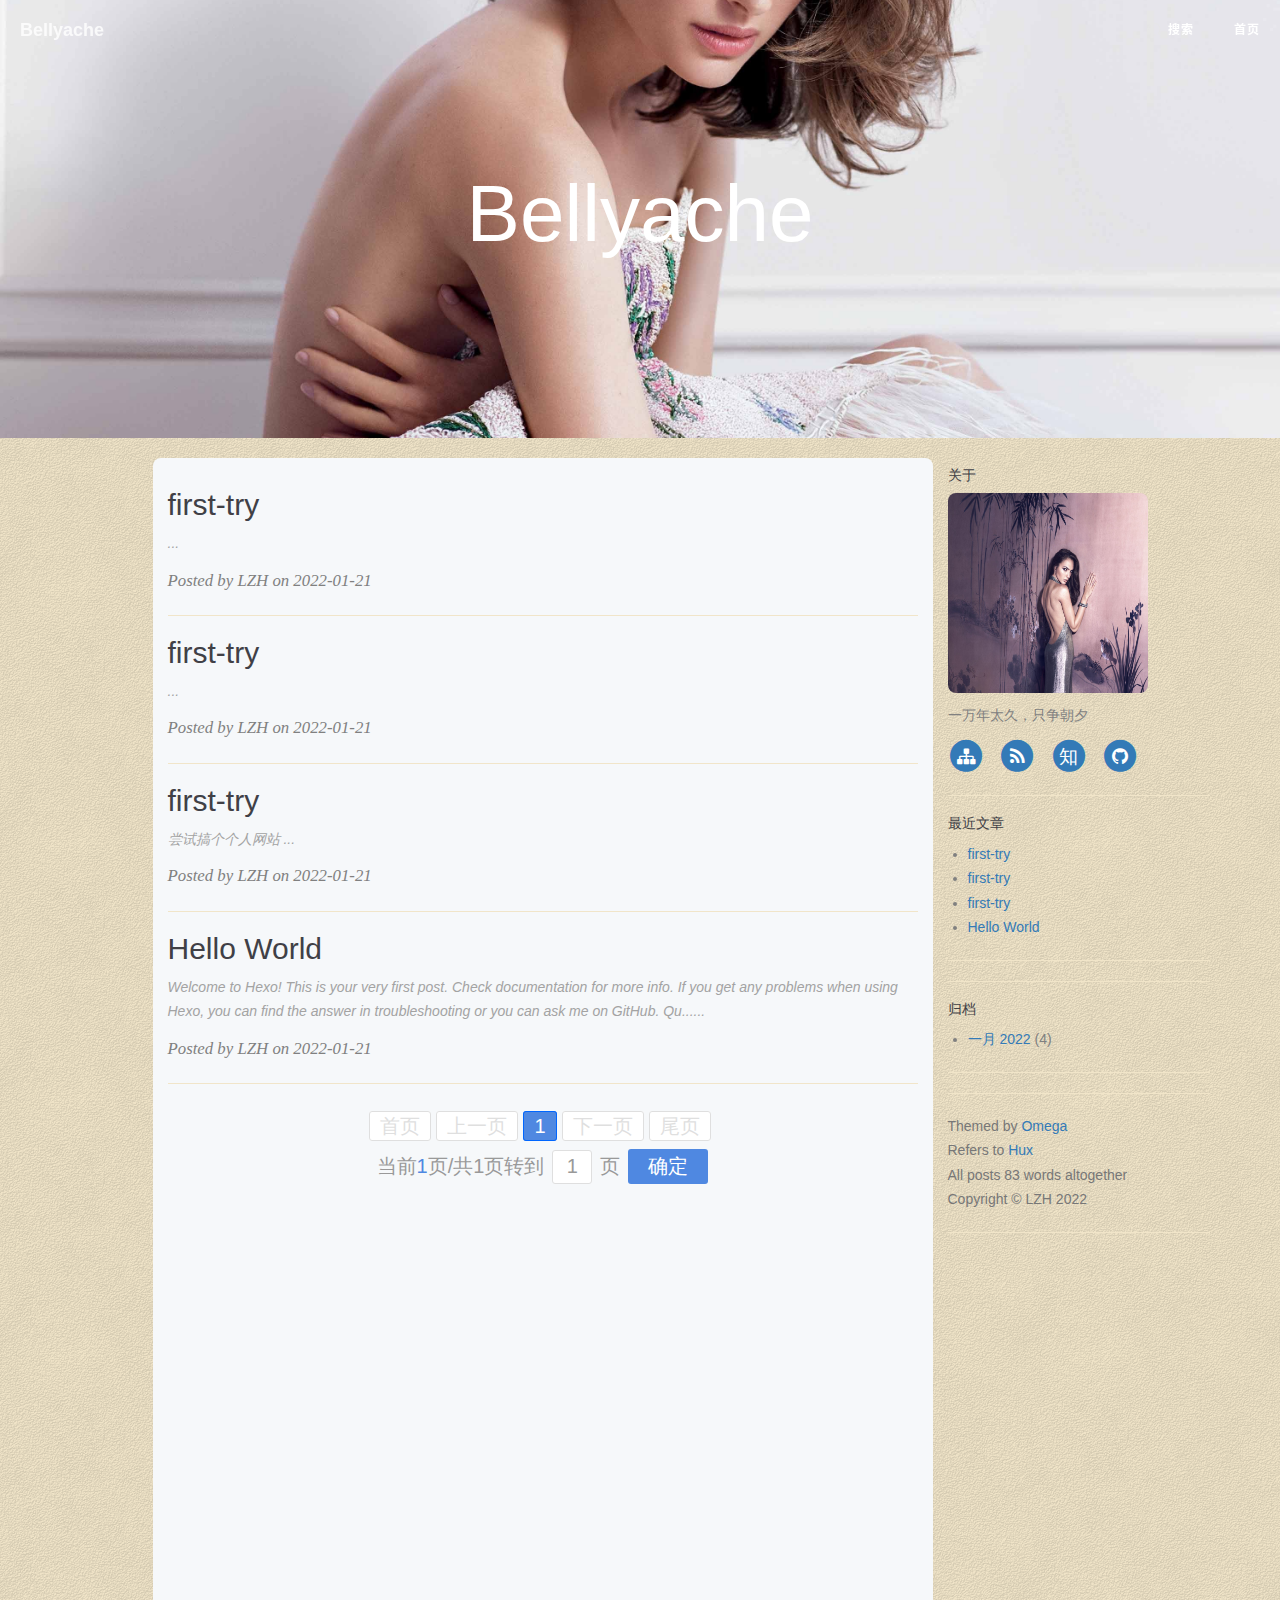
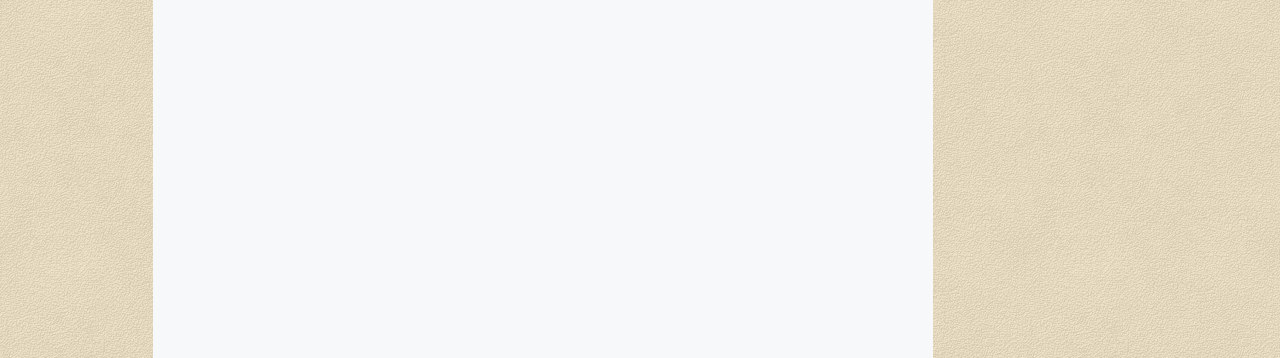
==== index.html @ a367003f "Site updated: 2022-01-21 04:16:42" ====
<!DOCTYPE html>
<html lang="zh-CN ">
<!-- Head Start -->
<head>
  <meta charset="utf-8">
  <meta http-equiv="X-UA-Compatible" content="IE=edge">
  <meta name="google-site-verification" content="xBT4GhYoi5qRD5tr338pgPM5OWHHIDR6mNg1a3euekI" />
  <meta name="viewport" content="width=device-width, initial-scale=1">
  <meta name="keywords"  content="undefined,undefined">
  <meta name="description" content="-undefined">
  <meta property="og:locale" content="zh-CN">
  <meta property="og:type" content="article">
  <meta property="og:title" content="Belyache | Blog">
  <meta property="og:description" content="-undefined">
  <meta property="og:url" content="http://example.com/">
  <meta property="og:site_name" content="Belyache | Blog">
  <link rel="shortcut icon" href="/img/avatar/my-avatar.jpg">
  <title>Belyache | Blog</title>
  <link rel="canonical" href="http://example.com/">
  
<link rel="stylesheet" href="/css/font-awesome.min.css">

  
<link rel="stylesheet" href="/css/bootstrap.min.css">

  
<link rel="stylesheet" href="/css/omega.css">

  
<link rel="stylesheet" href="/css/highlight.css">

  
<link rel="stylesheet" href="/css/gitalk.min.css">

  
<link rel="stylesheet" href="/css/kkpager_orange.min.css">


  
<script src="/js/jquery.min.js"></script>

  
<script src="/js/bootstrap.min.js"></script>

  
<script src="/js/gitalk.min.js"></script>

  
<script src="/js/kkpager.min.js"></script>

  
<script src="/js/button.min.js"></script>

  
<script src="/js/fastclick.min.js"></script>

  
<script src="/js/omega.js"></script>

<meta name="generator" content="Hexo 6.0.0"><link rel="alternate" href="/atom.xml" title="Bellyache" type="application/atom+xml">
</head>

<!-- Head End -->
<body ontouchstart="">
    <!-- Header Start -->
     
        <style type="text/css">
    header.intro-header {
        
            background-image: url('/img/header_img/home.jpg') 
        
    }
</style>
<header id="intro-header" class="intro-header" >
    <div class="container">
        <div class="row">
            <div class="col-lg-8 col-lg-offset-2 col-md-10 col-md-offset-1">
                
                    <div class="site-heading">
                        <h1>Bellyache</h1>
                        <span class="subheading"></span>
                    </div>
                
            </div>
        </div>
    </div>
</header>

     
    <!-- Header End -->

    <!-- Nav Start -->
    <!-- Navigation -->
<nav class="navbar navbar-default navbar-custom navbar-fixed-top">
  <div class="container-fluid">
    <!-- Brand and toggle get grouped for better mobile display -->
    <div class="navbar-header page-scroll">
      <button type="button" class="navbar-toggle">
        <span class="sr-only">Toggle navigation</span>
        <span class="icon-bar"></span>
        <span class="icon-bar"></span>
        <span class="icon-bar"></span>
      </button>
      <a class="navbar-brand" href="/">Bellyache</a>
    </div>

    <div id="blog_navbar">
      <div class="navbar-collapse">
        <ul class="nav navbar-nav navbar-right">
          <li>
            <a href="#" id="search" ><img style="width: 16px;height: 16px;margin: -2px 5px 0px 0;" src="/icons/search.svg " alt="">搜索 </a>
          </li>
          <li>
            <a href="/">首页 </a>
          </li>
           

          
        </ul>
      </div>
    </div>
  </div>
</nav>

<!-- Search Modal -->
<div class="modal search-modal">
  <div class="search-container">
    <div class="search-container-top">
      <img src="/icons/close.svg" alt="">
    </div>
    <input class="search-container-input" placeholder="输入关键字搜索 " type="text">
    <div class="search-container-content"></div>
  </div>
</div>

<script>
  $('.search-container').css({ "height": window.innerHeight, "overflow": 'hidden' })
  $('.search-container-content').css({ "height": window.innerHeight - 70, "overflow": 'scroll' })
  var allArticles = [];
  var xReq = new XMLHttpRequest();
  xReq.open('GET', '/search.json');
  xReq.send();
  xReq.onreadystatechange = function(){
    if(xReq.readyState === 4 && xReq.status === 200){
      allArticles = JSON.parse(xReq.responseText);
    }
  }

  $('#search').on('click', function() {
    document.body.style['overflow-y'] = 'hidden'
    $('.search-modal').addClass('modal-show');
  });
  
  $('.search-modal,.search-container-top img').on('click', function() {
    document.body.style['overflow-y'] = 'scroll';
    $('.search-modal').removeClass('modal-show');
  });
  
  $('.search-container').on('click', function(e) {
    e.stopPropagation();
  });
  
  $('.search-container-input').bind('input propertychange', function(e) {
    var searchValue = e.currentTarget.value;
    var correctArticles = allArticles.filter(article => article.content.toLowerCase().indexOf(searchValue.toLowerCase()) > -1 || article.title.toLowerCase().indexOf(searchValue.toLowerCase()) > -1)
    var articleListHtml = '';
    for (let index = 0; index < correctArticles.length; index++) {
      var article = correctArticles[index];
      article.description = article.content.replace(/<[^>]+>/g,"");
      var title = article.title, description = '';
      var searchReg = RegExp(searchValue, 'i');
      var searchRegGlobal = RegExp(searchValue, 'ig');
      if (article.title.match(searchReg)) {
        title = article.title.replaceAll(searchRegGlobal, `<span class="search-value-active">${searchValue}</span>`);
      }
      var contentMatch = article.description.match(searchReg);
      if (contentMatch) {
        description = `...${article.description.substr(contentMatch['index'], 210)}...`.replaceAll(searchRegGlobal, `<span class="search-value-active">${searchValue}</span>`);
      } else {
        description = article.description.substr(0, 200);
      }

      articleListHtml += `<div class="search-container-content_item">
        <a href="${article.url}" class="search-container-content_item-title">${title}</a>
        <div class="search-container-content_item-description">${description}</div>
      </div>`
    }

    $('.search-container-content').html(articleListHtml);
  });
  
</script>
<script>
  var $body = document.body;
  var $toggle = document.querySelector(".navbar-toggle");
  var $navbar = document.querySelector("#blog_navbar");
  var $collapse = document.querySelector(".navbar-collapse");

  $toggle.addEventListener("click", handleMagic);
  function handleMagic(e) {
    if ($navbar.className.indexOf("in") > 0) {
      $navbar.className = " ";
      // wait until animation end.
      setTimeout(function () {
        // prevent frequently toggle
        if ($navbar.className.indexOf("in") < 0) {
          $collapse.style.height = "0px";
        }
      }, 400);
    } else {
      $collapse.style.height = "auto";
      $navbar.className += " in";
    }
  }
</script>

    <!-- Nav End -->

    <!-- Main Content Start -->
    <div class="main-content content- ">
        
<div class="container">
	<div class="row">
		<div class="
			col-lg-8 col-lg-offset-1
			col-md-8 col-md-offset-1
			col-sm-12
			col-xs-12
			content-container
		">
			
				
					<div class="post-preview">
						<a href="/2022/01/21/first-try-2/">
							<h2 class="post-title">
								 
								first-try
							</h2>
							<div class="post-content-preview">
								...
							</div>
						</a>
						<p class="post-meta">
							Posted by LZH on 2022-01-21
						</p>
						<div class="tags">
							
						</div>
					</div>
					<hr />
				 
			
				
					<div class="post-preview">
						<a href="/2022/01/21/first-try-1/">
							<h2 class="post-title">
								 
								first-try
							</h2>
							<div class="post-content-preview">
								...
							</div>
						</a>
						<p class="post-meta">
							Posted by LZH on 2022-01-21
						</p>
						<div class="tags">
							
						</div>
					</div>
					<hr />
				 
			
				
					<div class="post-preview">
						<a href="/2022/01/21/first-try/">
							<h2 class="post-title">
								 
								first-try
							</h2>
							<div class="post-content-preview">
								尝试搞个个人网站
...
							</div>
						</a>
						<p class="post-meta">
							Posted by LZH on 2022-01-21
						</p>
						<div class="tags">
							
						</div>
					</div>
					<hr />
				 
			
				
					<div class="post-preview">
						<a href="/2022/01/21/hello-world/">
							<h2 class="post-title">
								 
								Hello World
							</h2>
							<div class="post-content-preview">
								Welcome to Hexo! This is your very first post. Check documentation for more info. If you get any problems when using Hexo, you can find the answer in troubleshooting or you can ask me on GitHub.
Qu......
							</div>
						</a>
						<p class="post-meta">
							Posted by LZH on 2022-01-21
						</p>
						<div class="tags">
							
						</div>
					</div>
					<hr />
				 
			

			<!-- Pager Start -->
			<div id="kkpager"></div>
			<script>
				$(function(){
					kkpager.generPageHtml({
						pno: '1',
						total: '1',
						totalRecords: '4',
						mode: 'link',
						hrefFormer: '/page',
						getLink: function(n){
						if(n == 1){
							return '/';
						}
						return this.hrefFormer + '/' + n;
						},
						lang: {
							firstPageText: '首页',
							lastPageText: '尾页',
							lastPageText: '尾页',
							lastPageTipText: '尾页',
							prePageText: '上一页',
							prePageTipText: '上一页',
							nextPageText: '下一页',
							nextPageTipText: '下一页',
							totalPageBeforeText: '共',
							totalPageAfterText: '页',
							currPageBeforeText: '当前',
							currPageAfterText: '页',
							totalInfoSplitStr: '/',
							totalRecordsBeforeText: '共',
							totalRecordsAfterText: '条数据',
							gopageBeforeText: '转到',
							gopageAfterText: '页',
							gopageButtonOkText: '确定',
							buttonTipBeforeText: '第',
							buttonTipAfterText: '页',
						}
					});
				});
			</script>
			<!-- Pager End -->
		</div>
		<!-- Sidebar Start -->
<div class="
    col-lg-3 col-lg-offset-0
    col-md-3 col-md-offset-0
    col-sm-12
    col-xs-12
    sidebar-container
">
    
        <!-- Short About -->
<h5><a href="/about/">关于 </a></h5>
<div class="widget short-about">
    
        <img id = "avatar_pic" src="/img/header_img/my.jpg" />
    
    
        <p>一万年太久，只争朝夕</p>
    
    <ul class="list-inline">
        
            <li>
                <a href="/sitemap.xml">
                <span class="fa-stack fa-lg">
                    <i class="fa fa-circle fa-stack-2x"></i>
                    <i class="fa fa-sitemap fa-stack-1x fa-inverse"></i>
                </span>
                </a>
            </li>
        
        
            <li>
                <a href="/feed.xml">
                    <span class="fa-stack fa-lg">
                        <i class="fa fa-circle fa-stack-2x"></i>
                        <i class="fa fa-rss fa-stack-1x fa-inverse"></i>
                    </span>
                </a>
            </li>
        
        
        
            <li>
                <a target="_blank" href="https://www.zhihu.com/people/kavience-xiaofan">
                    <span class="fa-stack fa-lg">
                        <i class="fa fa-circle fa-stack-2x"></i>
                        <i class="fa  fa-stack-1x fa-inverse">知</i>
                    </span>
                </a>
            </li>
        
        
        
        
            <li>
                <a target="_blank"  href="https://github.com/kavience">
                    <span class="fa-stack fa-lg">
                        <i class="fa fa-circle fa-stack-2x"></i>
                        <i class="fa fa-github fa-stack-1x fa-inverse"></i>
                    </span>
                </a>
            </li>
        
        
    </ul>
</div>

        <hr>
    
        
  <h5>最近文章</h3>
  <div class="widget">
    <ul>
      
        <li>
          <a href="/2022/01/21/first-try-2/">first-try</a>
        </li>
      
        <li>
          <a href="/2022/01/21/first-try-1/">first-try</a>
        </li>
      
        <li>
          <a href="/2022/01/21/first-try/">first-try</a>
        </li>
      
        <li>
          <a href="/2022/01/21/hello-world/">Hello World</a>
        </li>
      
    </ul>
  </div>

        <hr>
    
        
        <hr>
    
        
    <h5><a href="/archives/">归档</a></h5>
    <div class="widget">
      <ul class="archive-list"><li class="archive-list-item"><a class="archive-list-link" href="/archives/2022/01/">一月 2022</a><span class="archive-list-count">4</span></li></ul>
    </div>

        <hr>
    
        
        <hr>
    
        <div class="widget">
  <p class="copyright text-muted">
    Themed by <a target="_blank" rel="noopener" href="https://github.com/kavience/hexo-theme-omega">Omega</a>
    <br>
    Refers to <a target="_blank" rel="noopener" href="http://huangxuan.me">Hux</a>
    <br>
    <span class="post-count">
      All posts 83 words altogether</span>
    <br />
    Copyright &copy; LZH
      2022
        <br>
        
  </p>
</div>
        <hr>
    
</div>
<!-- Sidebar End -->

	</div>
</div>

    </div>
    <!-- Main Content End -->

    <span id="rocket"></span>

    <!-- Google Analytics -->
    
        <script async src="https://www.googletagmanager.com/gtag/js?id=UA-171834825-2" ></script>
        <script>
            window.dataLayer = window.dataLayer || [];
            function gtag() {
                dataLayer.push(arguments);
            }
            gtag("js", new Date());
            gtag("config", "UA-171834825-2");
        </script>
    

    <!-- Baidu Tongji -->
    

    <script>
        // TOC scroll
        $(".toc-nav-link").bind("click touch", function () {
            // 根据a标签的href转换为id选择器，获取id元素所处的位置
            $('html,body').animate({ scrollTop: ($($(this).attr('href')).offset().top) }, 300);
        });
    </script>
</body>
</html>
---- css/omega.css ----
html,
body,
.main-content {
  width: 100%;
  height: 100%;
}
body {
  background-image: url('./images/bg.png');
  background-color: #f1e5c9;
  font-size: 14px;
  line-height: 1.75;
}
body a:hover {
  text-decoration: none;
}
body hr {
  border-color: #f1e5c9;
}
.intro-header {
  padding: 20px;
}
.post-markdown-body img {
  width: 100%;
}
.post-markdown-body h1,
.post-markdown-body h2 {
  margin-bottom: 16px;
  font-weight: 600;
  line-height: 1.25;
  padding-bottom: 0.3em;
  border-bottom: 1px solid #eaecef;
}
.post-markdown-body .highlight .table-responsive table {
  width: 100%;
}
.content-container,
.post-container {
  background-color: #f6f8fa;
  padding-top: 10px;
  border-radius: 8px 8px 0 0;
}
.content-container .post-statement,
.post-container .post-statement {
  word-break: break-word;
}
.content-container .post-statement span,
.post-container .post-statement span {
  display: block;
  margin: 8px 0;
  font-size: 12px;
}
.content-container blockquote,
.post-container blockquote {
  color: #a3a3a3;
  padding: 12px 23px;
  margin: 22px 0;
  border-left: 4px solid #cbcbcb;
  font-size: 14px;
  background-color: #f8f8f8;
}
.navbar-custom {
  background: none;
  border: none;
  position: absolute;
  top: 0;
  left: 0;
  width: 100%;
  z-index: 3;
  font-family: -apple-system, "Helvetica Neue", "Arial", "PingFang SC", "Hiragino Sans GB", "STHeiti", "Microsoft YaHei", "Microsoft JhengHei", "Source Han Sans SC", "Noto Sans CJK SC", "Source Han Sans CN", "Noto Sans SC", "Source Han Sans TC", "Noto Sans CJK TC", "WenQuanYi Micro Hei", SimSun, sans-serif;
  line-height: 1.7;
}
.navbar-custom .navbar-brand {
  font-weight: 800;
  color: white;
  height: 56px;
  line-height: 25px;
}
.navbar-custom .navbar-brand:hover {
  color: rgba(255, 255, 255, 0.8);
}
.navbar-custom .nav li > a {
  text-transform: uppercase;
  font-size: 12px;
  line-height: 20px;
  font-weight: 800;
  letter-spacing: 1px;
}
.navbar-custom .nav li > a:active {
  background: rgba(0, 0, 0, 0.12);
}
.intro-header {
  background: no-repeat center center;
  background-color: #808080;
  background-attachment: scroll;
  -webkit-background-size: cover;
  -moz-background-size: cover;
  background-size: cover;
  -o-background-size: cover;
  margin-bottom: 0px;
}
.intro-header .site-heading,
.intro-header .post-heading,
.intro-header .page-heading {
  padding: 85px 0 55px;
  color: white;
}
.intro-header .site-heading {
  padding: 95px 0 70px;
}
.intro-header .site-heading,
.intro-header .page-heading {
  text-align: center;
}
.intro-header .site-heading h1,
.intro-header .page-heading h1 {
  margin-top: 0;
  font-size: 50px;
}
.intro-header .site-heading .subheading,
.intro-header .page-heading .subheading {
  font-family: -apple-system, "Helvetica Neue", "Arial", "PingFang SC", "Hiragino Sans GB", "STHeiti", "Microsoft YaHei", "Microsoft JhengHei", "Source Han Sans SC", "Noto Sans CJK SC", "Source Han Sans CN", "Noto Sans SC", "Source Han Sans TC", "Noto Sans CJK TC", "WenQuanYi Micro Hei", SimSun, sans-serif;
  line-height: 1.7;
  font-size: 18px;
  line-height: 1.1;
  display: block;
  font-weight: 300;
  margin: 10px 0 0;
}
.intro-header .post-heading h1 {
  font-size: 30px;
  margin-bottom: 24px;
}
.intro-header .post-heading .subheading,
.intro-header .post-heading .meta {
  line-height: 1.1;
  display: block;
}
.intro-header .post-heading .subheading {
  font-family: -apple-system, "Helvetica Neue", "Arial", "PingFang SC", "Hiragino Sans GB", "STHeiti", "Microsoft YaHei", "Microsoft JhengHei", "Source Han Sans SC", "Noto Sans CJK SC", "Source Han Sans CN", "Noto Sans SC", "Source Han Sans TC", "Noto Sans CJK TC", "WenQuanYi Micro Hei", SimSun, sans-serif;
  line-height: 1.7;
  font-size: 17px;
  line-height: 1.4;
  font-weight: normal;
  margin: 10px 0 30px;
  margin-top: -5px;
}
.intro-header .post-heading .meta {
  font-family: 'Lora', 'Times New Roman', serif;
  font-style: italic;
  font-weight: 300;
  font-size: 18px;
}
.intro-header .post-heading .meta a {
  color: white;
}
.modal {
  display: none;
  position: fixed;
  z-index: 9999;
  width: 100vw;
  height: 100vh;
  background-color: rgba(0, 0, 0, 0.4);
}
.modal-show {
  display: block;
}
.search-container {
  width: 100vw;
  background-color: rgba(255, 255, 255, 0.9);
  margin: 0 auto;
  padding: 10px;
}
.search-container-top {
  text-align: right;
}
.search-container-top > img {
  width: 20px;
  height: 20px;
  /* margin-right: 10px; */
  cursor: pointer;
}
.search-container-input {
  width: 100%;
  margin: 10px 0;
  box-sizing: border-box;
  font-variant: tabular-nums;
  list-style: none;
  font-feature-settings: "tnum";
  position: relative;
  display: inline-block;
  min-width: 0;
  padding: 4px 11px;
  color: rgba(0, 0, 0, 0.85);
  font-size: 14px;
  line-height: 1.5715;
  background-color: #fff;
  background-image: none;
  border: 1px solid #d9d9d9;
  border-radius: 2px;
  transition: all 0.3s;
}
.search-container-input:hover {
  border-color: #40a9ff;
  border-right-width: 1px !important;
}
.search-container-input:focus {
  border-color: #40a9ff;
  border-right-width: 1px !important;
  outline: 0;
  box-shadow: 0 0 0 2px rgba(24, 144, 255, 0.2);
}
.search-container .search-value-active {
  color: red;
  font-weight: bold;
  text-decoration: underline;
}
.search-container-content_item {
  margin-bottom: 10px;
  border-bottom: 1px solid #eee;
}
.search-container-content_item-title {
  text-decoration: underline;
  font-size: 16px;
}
.search-container-content_item-description {
  padding: 10px 0;
  font-size: 14px;
  color: #8c8c8c;
}
.post-preview .post-title {
  color: #404046;
}
.post-preview .post-content-preview {
  color: #a3a3a3;
  font-style: italic;
}
.post-preview .post-meta {
  margin: 10px 0;
  color: #808080;
  font-style: italic;
  font-size: 1.2em;
  font-family: 'Lora', 'Times New Roman', serif;
}
.post-preview a:hover .post-title {
  color: #0085a1;
}
.post-preview a:hover .post-content-preview {
  color: #0085a1;
}
.post-preview .past-tags {
  text-align: right;
}
.tags a {
  display: inline-block;
  margin: 4px 0;
  padding: 4px 12px;
  border: 1px solid gray;
  border-radius: 14px;
  color: #808080;
}
.tags a:hover {
  background-color: #0085a1;
  color: #ffffff;
}
.tag-page-tags {
  margin-bottom: 12px;
}
.one-tag-list .listing-seperator {
  font-size: 20px;
  color: #0085a1;
}
.one-tag-list .post-title {
  font-size: 18px;
  margin-left: 20px;
}
.one-tag-list ul {
  font-size: 18px;
}
.sidebar-container h5,
.sidebar-container h5 a {
  color: #404046;
}
.sidebar-container .widget {
  color: #808080;
}
.sidebar-container .widget ul {
  padding-left: 20px;
}
.sidebar-container .widget .category-list-count,
.sidebar-container .widget .tag-list-count,
.sidebar-container .widget .archive-list-count {
  margin-left: 4px;
}
.sidebar-container .widget .category-list-count::before,
.sidebar-container .widget .tag-list-count::before,
.sidebar-container .widget .archive-list-count::before {
  content: '(';
}
.sidebar-container .widget .category-list-count::after,
.sidebar-container .widget .tag-list-count::after,
.sidebar-container .widget .archive-list-count::after {
  content: ')';
}
.sidebar-container .short-about .list-inline {
  padding-left: 0;
}
.sidebar-container .short-about #avatar_pic {
  width: 200px;
  height: 200px;
  border-radius: 8px;
  margin-bottom: 10px;
}
#rocket {
  cursor: pointer;
  position: fixed;
  right: 50px;
  bottom: 50px;
  display: block;
  visibility: hidden;
  width: 42px;
  height: 43px;
  background: url(images/ironman.png) no-repeat 50% 0;
  opacity: 0;
  -webkit-transition: visibility 0.6s cubic-bezier(0.6, 0.04, 0.98, 0.335), opacity 0.6s cubic-bezier(0.6, 0.04, 0.98, 0.335), -webkit-transform 0.6s cubic-bezier(0.6, 0.04, 0.98, 0.335);
  -moz-transition: visibility 0.6s cubic-bezier(0.6, 0.04, 0.98, 0.335), opacity 0.6s cubic-bezier(0.6, 0.04, 0.98, 0.335), -moz-transform 0.6s cubic-bezier(0.6, 0.04, 0.98, 0.335);
  transition: visibility 0.6s cubic-bezier(0.6, 0.04, 0.98, 0.335), opacity 0.6s cubic-bezier(0.6, 0.04, 0.98, 0.335), transform 0.6s cubic-bezier(0.6, 0.04, 0.98, 0.335);
}
#rocket i {
  display: block;
  margin-top: 48px;
  height: 14px;
  background: url(images/ironman.png) no-repeat 50% -20px;
  opacity: 0.5;
  -webkit-transition: -webkit-transform 0.2s;
  -moz-transition: -moz-transform 0.2s;
  transition: transform 0.2s;
  -webkit-transform-origin: 50% 0;
  -moz-transform-origin: 50% 0;
  transform-origin: 50% 0;
}
#rocket:hover {
  background-position: 50% -44px;
}
#rocket:hover i {
  background-position: 50% 100%;
  -webkit-animation: flaming 0.7s infinite;
  -moz-animation: flaming 0.7s infinite;
  animation: flaming 0.7s infinite;
}
#rocket.show {
  visibility: visible;
  opacity: 1;
}
#rocket.launch {
  background-position: 50% -44px;
  opacity: 0;
  -webkit-transform: translateY(-500px);
  -moz-transform: translateY(-500px);
  -ms-transform: translateY(-500px);
  transform: translateY(-500px);
  pointer-events: none;
}
#rocket.launch i {
  background-position: 50% 100%;
  -webkit-transform: scale(1.4, 3.2);
  -moz-transform: scale(1.4, 3.2);
  transform: scale(1.4, 3.2);
}
@media mq-mobile {
  #rocket {
    right: 12px;
    bottom: 20px;
  }
}
.toc-article {
  position: absolute;
  border-left: rgba(88, 88, 88, 0.1) 1px solid;
  padding: 1em 1em 0 1em;
  margin-left: 1em;
}
.toc-title {
  font-size: 120%;
}
.toc-title:before {
  font-family: "FontAwesome";
  content: "\f02e";
  margin-right: 0.5em;
}
.reward {
  padding: 5px 0;
}
.reward .reward-notice {
  font-size: 14px;
  line-height: 14px;
  margin: 15px auto;
  text-align: center;
}
.reward .reward-button {
  cursor: pointer;
  font-size: 28px;
  line-height: 58px;
  position: relative;
  display: block;
  width: 60px;
  height: 60px;
  margin: 0 auto;
  padding: 0;
  -webkit-user-select: none;
  text-align: center;
  vertical-align: middle;
  color: #fff;
  border: 1px solid #f1b60e;
  border-radius: 50%;
  background: #fccd60;
  background: -webkit-gradient(linear, left top, left bottom, color-stop(0, #fccd60), color-stop(100%, #fbae12), color-stop(100%, #2989d8), color-stop(100%, #207cca));
  background: -webkit-linear-gradient(top, #fccd60 0, #fbae12 100%, #2989d8 100%, #207cca 100%);
  background: linear-gradient(to bottom, #fccd60 0, #fbae12 100%, #2989d8 100%, #207cca 100%);
}
.reward .reward-button:hover .reward-code {
  display: block;
}
.reward .reward-code {
  position: absolute;
  top: -220px;
  left: 50%;
  display: none;
  width: 350px;
  height: 200px;
  margin-left: -175px;
  padding: 15px;
  border: 1px solid #e6e6e6;
  background: #fff;
  box-shadow: 0 1px 1px 1px #efefef;
}
.reward .reward-code span {
  display: inline-block;
  width: 150px;
  height: 150px;
}
.reward .reward-code span.alipay-code {
  float: left;
}
.reward .reward-code span.alipay-code a {
  padding: 0;
}
.reward .reward-code span.wechat-code {
  float: right;
}
.reward .reward-code img {
  display: inline-block;
  float: left;
  width: 150px;
  height: 150px;
  margin: 0 auto;
  border: 0;
}
.reward .reward-code b {
  font-size: 14px;
  line-height: 26px;
  display: block;
  margin: 0;
  text-align: center;
  color: #666;
}
.reward .reward-code b.notice {
  line-height: 2rem;
  margin-top: -1rem;
  color: #999;
}
.reward .reward-code:after,
.reward .reward-code:before {
  position: absolute;
  content: '';
  border: 10px solid transparent;
}
.reward .reward-code:after {
  bottom: -19px;
  left: 50%;
  margin-left: -10px;
  border-top-color: #fff;
}
.reward .reward-code:before {
  bottom: -20px;
  left: 50%;
  margin-left: -10px;
  border-top-color: #e6e6e6;
}
@media screen and (max-width: 1100px) {
  #toc {
    display: none;
  }
}
#toc {
  width: inherit;
  line-height: 1em;
  float: left;
  overflow: auto;
}
@media mq-mobile {
  #toc {
    display: none;
  }
}
@media mq-tablet {
  #toc {
    display: none;
  }
}
.toc-fixed {
  position: fixed;
  top: 60px;
  margin-top: 0;
  max-height: 81%;
  overflow: hidden;
  z-index: 1;
}
.toc-nav {
  padding: 0;
  margin: 1em;
  line-height: 1.8em;
}
.toc-nav li {
  list-style-type: none;
}
.toc-nav li a:hover {
  background-color: transparent !important;
}
.toc-nav .active > a {
  color: color-theme;
}
.toc-nav-link {
  font-family: "futura-pt", Helvetica, Arial, "Hiragino Sans GB", "Hiragino Sans GB W3", Microsoft JhengHei, WenQuanYi Micro Hei, "Microsoft YaHei", sans-serif;
  color: color-link;
  padding: 1px !important;
}
.toc-nav-link:hover {
  color: color-theme;
}
.toc-nav-child {
  margin-left: -1.3em;
}
#sidebar {
  display: inline;
  float: left;
  padding-left: 12px;
}
@media only screen and (min-width: 768px) {
  .navbar-custom {
    background: transparent;
    border-bottom: 1px solid transparent;
  }
  .navbar-custom body {
    font-size: 20px;
  }
  .navbar-custom .navbar-brand {
    color: white;
    padding: 20px;
    line-height: 20px;
  }
  .navbar-custom .navbar-brand:hover,
  .navbar-custom .navbar-brand:focus {
    color: rgba(255, 255, 255, 0.8);
  }
  .navbar-custom .nav li a {
    color: white;
    padding: 20px;
  }
  .navbar-custom .nav li a:hover,
  .navbar-custom .nav li a:focus {
    color: rgba(255, 255, 255, 0.8);
  }
  .navbar-custom .nav li a:active {
    background: none;
  }
  .intro-header .site-heading,
  .intro-header .post-heading,
  .intro-header .page-heading {
    padding: 150px 0;
  }
  .intro-header .post-heading h1 {
    font-size: 55px;
  }
  .intro-header .post-heading .subheading {
    font-size: 30px;
  }
  .intro-header .post-heading .meta {
    font-size: 20px;
  }
  .intro-header .site-heading h1,
  .intro-header .page-heading h1 {
    font-size: 80px;
  }
  .intro-header .site-heading {
    padding: 150px 0;
  }
  .main-content {
    padding-top: 20px;
  }
  .content-container {
    min-height: 1500px;
  }
}
@media only screen and (max-width: 767px) {
  .navbar-default .navbar-collapse {
    border: none;
    background: white;
    box-shadow: 0px 5px 10px 2px rgba(0, 0, 0, 0.2);
    box-shadow: rgba(0, 0, 0, 0.117647) 0px 1px 6px, rgba(0, 0, 0, 0.239216) 0px 1px 4px;
    border-radius: 2px;
    width: 170px;
    float: right;
    margin: 0px;
  }
  #blog_navbar {
    opacity: 0;
    transform: scaleX(0);
    transform-origin: top right;
    transition: all 0.25s cubic-bezier(0.23, 1, 0.32, 1);
    -webkit-transform: scaleX(0);
    -webkit-transform-origin: top right;
    -webkit-transition: all 0.25s cubic-bezier(0.23, 1, 0.32, 1);
  }
  #blog_navbar a {
    font-size: 13px;
    line-height: 28px;
  }
  #blog_navbar .navbar-collapse {
    height: 0px;
    transform: scaleY(0);
    transform-origin: top right;
    transition: transform 500ms cubic-bezier(0.23, 1, 0.32, 1);
    -webkit-transform: scaleY(0);
    -webkit-transform-origin: top right;
    -webkit-transition: -webkit-transform 500ms cubic-bezier(0.23, 1, 0.32, 1);
  }
  #blog_navbar li {
    opacity: 0;
    transition: opacity 450ms cubic-bezier(0.23, 1, 0.32, 1) 205ms;
    -webkit-transition: opacity 450ms cubic-bezier(0.23, 1, 0.32, 1) 205ms;
  }
  #blog_navbar.in {
    transform: scaleX(1);
    -webkit-transform: scaleX(1);
    opacity: 1;
  }
  #blog_navbar.in .navbar-collapse {
    transform: scaleY(1);
    -webkit-transform: scaleY(1);
  }
  #blog_navbar.in li {
    opacity: 1;
  }
  .search-container {
    width: 100vw;
  }
  .past-tags {
    text-align: left;
  }
}
@media only screen and (min-width: 1170px) {
  .navbar-custom {
    -webkit-transition: background-color 0.3s;
    -moz-transition: background-color 0.3s;
    transition: background-color 0.3s;
    /* Force Hardware Acceleration in WebKit */
    -webkit-transform: translate3d(0, 0, 0);
    -moz-transform: translate3d(0, 0, 0);
    -ms-transform: translate3d(0, 0, 0);
    -o-transform: translate3d(0, 0, 0);
    transform: translate3d(0, 0, 0);
    -webkit-backface-visibility: hidden;
    backface-visibility: hidden;
  }
  .navbar-custom.is-fixed {
    /* when the user scrolls down, we hide the header right above the viewport */
    position: fixed;
    top: -61px;
    background-color: rgba(255, 255, 255, 0.9);
    border-bottom: 1px solid #f2f2f2;
    -webkit-transition: -webkit-transform 0.3s;
    -moz-transition: -moz-transform 0.3s;
    transition: transform 0.3s;
  }
  .navbar-custom.is-fixed .navbar-brand {
    color: #404040;
  }
  .navbar-custom.is-fixed .navbar-brand:hover,
  .navbar-custom.is-fixed .navbar-brand:focus {
    color: #0085a1;
  }
  .navbar-custom.is-fixed .nav li a {
    color: #404040;
  }
  .navbar-custom.is-fixed .nav li a:hover,
  .navbar-custom.is-fixed .nav li a:focus {
    color: #0085a1;
  }
  .navbar-custom.is-visible {
    /* if the user changes the scrolling direction, we show the header */
    -webkit-transform: translate3d(0, 100%, 0);
    -moz-transform: translate3d(0, 100%, 0);
    -ms-transform: translate3d(0, 100%, 0);
    -o-transform: translate3d(0, 100%, 0);
    transform: translate3d(0, 100%, 0);
  }
  .search-container {
    width: 50vw;
  }
}
---- css/highlight.css ----
.clearfix {
  zoom: 1 if support-for-ie;
}
.clearfix::before,
.clearfix::after {
  content: "";
  display: table;
}
.clearfix::after {
  clear: both;
}
.code-block,
.post-container pre {
  overflow: auto;
  margin: 16px 0;
  padding: 16px;
  font-size: 13px;
  color: #ffffff;
  background: #002451;
  line-height: 1.6em;
  border-radius: 3px;
  border: none;
}
.post-container pre code {
  padding: 0;
  color: #ffffff;
  background: none;
  text-shadow: none;
}
.post-container .highlight pre {
  border: none;
  margin: 0;
  padding: 1px;
}
.post-container .highlight table {
  margin: 0;
  width: auto;
  border: none;
}
.post-container .highlight td {
  border: none !important;
  padding: 0;
}
.post-container .highlight figcaption {
  zoom: 1 if support-for-ie;
  font-size: 1em;
  color: #ffffff;
  line-height: 1em;
  margin-bottom: 1em;
}
.post-container .highlight figcaption::before,
.post-container .highlight figcaption::after {
  content: "";
  display: table;
}
.post-container .highlight figcaption::after {
  clear: both;
}
.post-container .highlight figcaption a {
  float: right;
  color: #ffffff;
}
.post-container .highlight figcaption a:hover {
  border-bottom-color: #ffffff;
}
.post-container .highlight .gutter pre {
  color: #666;
  text-align: right;
  padding-right: 20px;
}
.post-container .highlight .line {
  height: 20px;
}
.post-container .gist table {
  width: auto;
}
.post-container .gist table td {
  border: none;
}
.post-container pre .comment {
  color: #7285b7;
}
.post-container pre .variable,
.post-container pre .attribute,
.post-container pre .tag,
.post-container pre .regexp,
.post-container pre .ruby .constant,
.post-container pre .xml .tag .title,
.post-container pre .xml .pi,
.post-container pre .xml .doctype,
.post-container pre .html .doctype,
.post-container pre .css .id,
.post-container pre .css .class,
.post-container pre .css .pseudo {
  color: #ff9da4;
}
.post-container pre .number,
.post-container pre .preprocessor,
.post-container pre .built_in,
.post-container pre .literal,
.post-container pre .params,
.post-container pre .constant,
.post-container pre .command {
  color: #ffc58f;
}
.post-container pre .ruby .class .title,
.post-container pre .css .rules .attribute,
.post-container pre .string,
.post-container pre .value,
.post-container pre .inheritance,
.post-container pre .header,
.post-container pre .ruby .symbol,
.post-container pre .xml .cdata,
.post-container pre .special,
.post-container pre .number,
.post-container pre .formula {
  color: #d1f1a9;
}
.post-container pre .title,
.post-container pre .css .hexcolor {
  color: #99ffff;
}
.post-container pre .function,
.post-container pre .python .decorator,
.post-container pre .python .title,
.post-container pre .ruby .function .title,
.post-container pre .ruby .title .keyword,
.post-container pre .perl .sub,
.post-container pre .javascript .title,
.post-container pre .coffeescript .title {
  color: #bbdaff;
}
.post-container pre .keyword,
.post-container pre .javascript .function {
  color: #ebbbff;
}
---- css/gitalk.min.css ----
/**
 * Minified by jsDelivr using clean-css v4.2.3.
 * Original file: /npm/gitalk@1.7.2/dist/gitalk.css
 *
 * Do NOT use SRI with dynamically generated files! More information: https://www.jsdelivr.com/using-sri-with-dynamic-files
 */
@font-face{font-family:octicons-link;src:url([data-uri]) format('woff')}.markdown-body{-ms-text-size-adjust:100%;-webkit-text-size-adjust:100%;line-height:1.5;color:#24292e;font-family:-apple-system,BlinkMacSystemFont,"Segoe UI",Helvetica,Arial,sans-serif,"Apple Color Emoji","Segoe UI Emoji","Segoe UI Symbol";font-size:16px;line-height:1.5;word-wrap:break-word}.markdown-body .pl-c{color:#6a737d}.markdown-body .pl-c1,.markdown-body .pl-s .pl-v{color:#005cc5}.markdown-body .pl-e,.markdown-body .pl-en{color:#6f42c1}.markdown-body .pl-s .pl-s1,.markdown-body .pl-smi{color:#24292e}.markdown-body .pl-ent{color:#22863a}.markdown-body .pl-k{color:#d73a49}.markdown-body .pl-pds,.markdown-body .pl-s,.markdown-body .pl-s .pl-pse .pl-s1,.markdown-body .pl-sr,.markdown-body .pl-sr .pl-cce,.markdown-body .pl-sr .pl-sra,.markdown-body .pl-sr .pl-sre{color:#032f62}.markdown-body .pl-smw,.markdown-body .pl-v{color:#e36209}.markdown-body .pl-bu{color:#b31d28}.markdown-body .pl-ii{color:#fafbfc;background-color:#b31d28}.markdown-body .pl-c2{color:#fafbfc;background-color:#d73a49}.markdown-body .pl-c2::before{content:"^M"}.markdown-body .pl-sr .pl-cce{font-weight:700;color:#22863a}.markdown-body .pl-ml{color:#735c0f}.markdown-body .pl-mh,.markdown-body .pl-mh .pl-en,.markdown-body .pl-ms{font-weight:700;color:#005cc5}.markdown-body .pl-mi{font-style:italic;color:#24292e}.markdown-body .pl-mb{font-weight:700;color:#24292e}.markdown-body .pl-md{color:#b31d28;background-color:#ffeef0}.markdown-body .pl-mi1{color:#22863a;background-color:#f0fff4}.markdown-body .pl-mc{color:#e36209;background-color:#ffebda}.markdown-body .pl-mi2{color:#f6f8fa;background-color:#005cc5}.markdown-body .pl-mdr{font-weight:700;color:#6f42c1}.markdown-body .pl-ba{color:#586069}.markdown-body .pl-sg{color:#959da5}.markdown-body .pl-corl{text-decoration:underline;color:#032f62}.markdown-body .octicon{display:inline-block;vertical-align:text-top;fill:currentColor}.markdown-body a{background-color:transparent;-webkit-text-decoration-skip:objects}.markdown-body a:active,.markdown-body a:hover{outline-width:0}.markdown-body strong{font-weight:inherit}.markdown-body strong{font-weight:bolder}.markdown-body h1{font-size:2em;margin:.67em 0}.markdown-body img{border-style:none}.markdown-body svg:not(:root){overflow:hidden}.markdown-body code,.markdown-body kbd,.markdown-body pre{font-family:monospace,monospace;font-size:1em}.markdown-body hr{-webkit-box-sizing:content-box;box-sizing:content-box;height:0;overflow:visible}.markdown-body input{font:inherit;margin:0}.markdown-body input{overflow:visible}.markdown-body [type=checkbox]{-webkit-box-sizing:border-box;box-sizing:border-box;padding:0}.markdown-body *{-webkit-box-sizing:border-box;box-sizing:border-box}.markdown-body input{font-family:inherit;font-size:inherit;line-height:inherit}.markdown-body a{color:#0366d6;text-decoration:none}.markdown-body a:hover{text-decoration:underline}.markdown-body strong{font-weight:600}.markdown-body hr{height:0;margin:15px 0;overflow:hidden;background:0 0;border:0;border-bottom:1px solid #dfe2e5}.markdown-body hr::before{display:table;content:""}.markdown-body hr::after{display:table;clear:both;content:""}.markdown-body table{border-spacing:0;border-collapse:collapse}.markdown-body td,.markdown-body th{padding:0}.markdown-body h1,.markdown-body h2,.markdown-body h3,.markdown-body h4,.markdown-body h5,.markdown-body h6{margin-top:0;margin-bottom:0}.markdown-body h1{font-size:32px;font-weight:600}.markdown-body h2{font-size:24px;font-weight:600}.markdown-body h3{font-size:20px;font-weight:600}.markdown-body h4{font-size:16px;font-weight:600}.markdown-body h5{font-size:14px;font-weight:600}.markdown-body h6{font-size:12px;font-weight:600}.markdown-body p{margin-top:0;margin-bottom:10px}.markdown-body blockquote{margin:0}.markdown-body ol,.markdown-body ul{padding-left:0;margin-top:0;margin-bottom:0}.markdown-body ol ol,.markdown-body ul ol{list-style-type:lower-roman}.markdown-body ol ol ol,.markdown-body ol ul ol,.markdown-body ul ol ol,.markdown-body ul ul ol{list-style-type:lower-alpha}.markdown-body dd{margin-left:0}.markdown-body code{font-family:SFMono-Regular,Consolas,"Liberation Mono",Menlo,Courier,monospace;font-size:12px}.markdown-body pre{margin-top:0;margin-bottom:0;font:12px SFMono-Regular,Consolas,"Liberation Mono",Menlo,Courier,monospace}.markdown-body .octicon{vertical-align:text-bottom}.markdown-body .pl-0{padding-left:0!important}.markdown-body .pl-1{padding-left:4px!important}.markdown-body .pl-2{padding-left:8px!important}.markdown-body .pl-3{padding-left:16px!important}.markdown-body .pl-4{padding-left:24px!important}.markdown-body .pl-5{padding-left:32px!important}.markdown-body .pl-6{padding-left:40px!important}.markdown-body::before{display:table;content:""}.markdown-body::after{display:table;clear:both;content:""}.markdown-body>:first-child{margin-top:0!important}.markdown-body>:last-child{margin-bottom:0!important}.markdown-body a:not([href]){color:inherit;text-decoration:none}.markdown-body .anchor{float:left;padding-right:4px;margin-left:-20px;line-height:1}.markdown-body .anchor:focus{outline:0}.markdown-body blockquote,.markdown-body dl,.markdown-body ol,.markdown-body p,.markdown-body pre,.markdown-body table,.markdown-body ul{margin-top:0;margin-bottom:16px}.markdown-body hr{height:.25em;padding:0;margin:24px 0;background-color:#e1e4e8;border:0}.markdown-body blockquote{padding:0 1em;color:#6a737d;border-left:.25em solid #dfe2e5}.markdown-body blockquote>:first-child{margin-top:0}.markdown-body blockquote>:last-child{margin-bottom:0}.markdown-body kbd{display:inline-block;padding:3px 5px;font-size:11px;line-height:10px;color:#444d56;vertical-align:middle;background-color:#fafbfc;border:solid 1px #c6cbd1;border-bottom-color:#959da5;border-radius:3px;-webkit-box-shadow:inset 0 -1px 0 #959da5;box-shadow:inset 0 -1px 0 #959da5}.markdown-body h1,.markdown-body h2,.markdown-body h3,.markdown-body h4,.markdown-body h5,.markdown-body h6{margin-top:24px;margin-bottom:16px;font-weight:600;line-height:1.25}.markdown-body h1 .octicon-link,.markdown-body h2 .octicon-link,.markdown-body h3 .octicon-link,.markdown-body h4 .octicon-link,.markdown-body h5 .octicon-link,.markdown-body h6 .octicon-link{color:#1b1f23;vertical-align:middle;visibility:hidden}.markdown-body h1:hover .anchor,.markdown-body h2:hover .anchor,.markdown-body h3:hover .anchor,.markdown-body h4:hover .anchor,.markdown-body h5:hover .anchor,.markdown-body h6:hover .anchor{text-decoration:none}.markdown-body h1:hover .anchor .octicon-link,.markdown-body h2:hover .anchor .octicon-link,.markdown-body h3:hover .anchor .octicon-link,.markdown-body h4:hover .anchor .octicon-link,.markdown-body h5:hover .anchor .octicon-link,.markdown-body h6:hover .anchor .octicon-link{visibility:visible}.markdown-body h1{padding-bottom:.3em;font-size:2em;border-bottom:1px solid #eaecef}.markdown-body h2{padding-bottom:.3em;font-size:1.5em;border-bottom:1px solid #eaecef}.markdown-body h3{font-size:1.25em}.markdown-body h4{font-size:1em}.markdown-body h5{font-size:.875em}.markdown-body h6{font-size:.85em;color:#6a737d}.markdown-body ol,.markdown-body ul{padding-left:2em}.markdown-body ol ol,.markdown-body ol ul,.markdown-body ul ol,.markdown-body ul ul{margin-top:0;margin-bottom:0}.markdown-body li>p{margin-top:16px}.markdown-body li+li{margin-top:.25em}.markdown-body dl{padding:0}.markdown-body dl dt{padding:0;margin-top:16px;font-size:1em;font-style:italic;font-weight:600}.markdown-body dl dd{padding:0 16px;margin-bottom:16px}.markdown-body table{display:block;width:100%;overflow:auto}.markdown-body table th{font-weight:600}.markdown-body table td,.markdown-body table th{padding:6px 13px;border:1px solid #dfe2e5}.markdown-body table tr{background-color:#fff;border-top:1px solid #c6cbd1}.markdown-body table tr:nth-child(2n){background-color:#f6f8fa}.markdown-body img{max-width:100%;-webkit-box-sizing:content-box;box-sizing:content-box;background-color:#fff}.markdown-body code{padding:0;padding-top:.2em;padding-bottom:.2em;margin:0;font-size:85%;background-color:rgba(27,31,35,.05);border-radius:3px}.markdown-body code::after,.markdown-body code::before{letter-spacing:-.2em;content:"\A0"}.markdown-body pre{word-wrap:normal}.markdown-body pre>code{padding:0;margin:0;font-size:100%;word-break:normal;white-space:pre;background:0 0;border:0}.markdown-body .highlight{margin-bottom:16px}.markdown-body .highlight pre{margin-bottom:0;word-break:normal}.markdown-body .highlight pre,.markdown-body pre{padding:16px;overflow:auto;font-size:85%;line-height:1.45;background-color:#f6f8fa;border-radius:3px}.markdown-body pre code{display:inline;max-width:auto;padding:0;margin:0;overflow:visible;line-height:inherit;word-wrap:normal;background-color:transparent;border:0}.markdown-body pre code::after,.markdown-body pre code::before{content:normal}.markdown-body .full-commit .btn-outline:not(:disabled):hover{color:#005cc5;border-color:#005cc5}.markdown-body kbd{display:inline-block;padding:3px 5px;font:11px SFMono-Regular,Consolas,"Liberation Mono",Menlo,Courier,monospace;line-height:10px;color:#444d56;vertical-align:middle;background-color:#fafbfc;border:solid 1px #d1d5da;border-bottom-color:#c6cbd1;border-radius:3px;-webkit-box-shadow:inset 0 -1px 0 #c6cbd1;box-shadow:inset 0 -1px 0 #c6cbd1}.markdown-body :checked+.radio-label{position:relative;z-index:1;border-color:#0366d6}.markdown-body .task-list-item{list-style-type:none}.markdown-body .task-list-item+.task-list-item{margin-top:3px}.markdown-body .task-list-item input{margin:0 .2em .25em -1.6em;vertical-align:middle}.markdown-body hr{border-bottom-color:#eee}.gt-container{-webkit-box-sizing:border-box;box-sizing:border-box;font-size:16px}.gt-container *{-webkit-box-sizing:border-box;box-sizing:border-box}.gt-container a{color:#6190e8}.gt-container a:hover{color:#81a6ed;border-color:#81a6ed}.gt-container a.is--active{color:#333;cursor:default!important}.gt-container a.is--active:hover{color:#333}.gt-container .hide{display:none!important}.gt-container .gt-svg{display:inline-block;width:1em;height:1em;vertical-align:sub}.gt-container .gt-svg svg{width:100%;height:100%;fill:#6190e8}.gt-container .gt-ico{display:inline-block}.gt-container .gt-ico-text{margin-left:.3125em}.gt-container .gt-ico-github{width:100%;height:100%}.gt-container .gt-ico-github .gt-svg{width:100%;height:100%}.gt-container .gt-ico-github svg{fill:inherit}.gt-container .gt-spinner{position:relative}.gt-container .gt-spinner::before{content:'';-webkit-box-sizing:border-box;box-sizing:border-box;position:absolute;top:3px;width:.75em;height:.75em;margin-top:-.1875em;margin-left:-.375em;border-radius:50%;border:1px solid #fff;border-top-color:#6190e8;-webkit-animation:gt-kf-rotate .6s linear infinite;animation:gt-kf-rotate .6s linear infinite}.gt-container .gt-loader{position:relative;border:1px solid #999;-webkit-animation:ease gt-kf-rotate 1.5s infinite;animation:ease gt-kf-rotate 1.5s infinite;display:inline-block;font-style:normal;width:1.75em;height:1.75em;line-height:1.75em;border-radius:50%}.gt-container .gt-loader:before{content:'';position:absolute;display:block;top:0;left:50%;margin-top:-.1875em;margin-left:-.1875em;width:.375em;height:.375em;background-color:#999;border-radius:50%}.gt-container .gt-avatar{display:inline-block;width:3.125em;height:3.125em}@media (max-width:479px){.gt-container .gt-avatar{width:2em;height:2em}}.gt-container .gt-avatar img{width:100%;height:auto;border-radius:3px}.gt-container .gt-avatar-github{width:3em;height:3em;cursor:pointer}@media (max-width:479px){.gt-container .gt-avatar-github{width:1.875em;height:1.875em}}.gt-container .gt-btn{padding:.75em 1.25em;display:inline-block;line-height:1;text-decoration:none;white-space:nowrap;cursor:pointer;border:1px solid #6190e8;border-radius:5px;background-color:#6190e8;color:#fff;outline:0;font-size:.75em}.gt-container .gt-btn-text{font-weight:400}.gt-container .gt-btn-loading{position:relative;margin-left:.5em;display:inline-block;width:.75em;height:1em;vertical-align:top}.gt-container .gt-btn.is--disable{cursor:not-allowed;opacity:.5}.gt-container .gt-btn-login{margin-right:0}.gt-container .gt-btn-preview{background-color:#fff;color:#6190e8}.gt-container .gt-btn-preview:hover{background-color:#f2f2f2;border-color:#81a6ed}.gt-container .gt-btn-public:hover{background-color:#81a6ed;border-color:#81a6ed}.gt-container .gt-error{text-align:center;margin:.625em;color:#ff3860}.gt-container .gt-initing{padding:1.25em 0;text-align:center}.gt-container .gt-initing-text{margin:.625em auto;font-size:92%}.gt-container .gt-no-init{padding:1.25em 0;text-align:center}.gt-container .gt-link{border-bottom:1px dotted #6190e8}.gt-container .gt-link-counts,.gt-container .gt-link-project{text-decoration:none}.gt-container .gt-meta{margin:1.25em 0;padding:1em 0;position:relative;border-bottom:1px solid #e9e9e9;font-size:1em;position:relative;z-index:10}.gt-container .gt-meta:after,.gt-container .gt-meta:before{content:" ";display:table}.gt-container .gt-meta:after{clear:both}.gt-container .gt-counts{margin:0 .625em 0 0}.gt-container .gt-user{float:right;margin:0;font-size:92%}.gt-container .gt-user-pic{width:16px;height:16px;vertical-align:top;margin-right:.5em}.gt-container .gt-user-inner{display:inline-block;cursor:pointer}.gt-container .gt-user .gt-ico{margin:0 0 0 .3125em}.gt-container .gt-user .gt-ico svg{fill:inherit}.gt-container .gt-user .is--poping .gt-ico svg{fill:#6190e8}.gt-container .gt-version{color:#a1a1a1;margin-left:.375em}.gt-container .gt-copyright{margin:0 .9375em .5em;border-top:1px solid #e9e9e9;padding-top:.5em}.gt-container .gt-popup{position:absolute;right:0;top:2.375em;background:#fff;display:inline-block;border:1px solid #e9e9e9;padding:.625em 0;font-size:.875em;letter-spacing:.5px}.gt-container .gt-popup .gt-action{cursor:pointer;display:block;margin:.5em 0;padding:0 1.125em;position:relative;text-decoration:none}.gt-container .gt-popup .gt-action.is--active:before{content:'';width:.25em;height:.25em;background:#6190e8;position:absolute;left:.5em;top:.4375em}.gt-container .gt-header{position:relative;display:-webkit-box;display:-ms-flexbox;display:flex}.gt-container .gt-header-comment{-webkit-box-flex:1;-ms-flex:1;flex:1;margin-left:1.25em}@media (max-width:479px){.gt-container .gt-header-comment{margin-left:.875em}}.gt-container .gt-header-textarea{padding:.75em;display:block;-webkit-box-sizing:border-box;box-sizing:border-box;width:100%;min-height:5.125em;max-height:15em;border-radius:5px;border:1px solid rgba(0,0,0,.1);font-size:.875em;word-wrap:break-word;resize:vertical;background-color:#f6f6f6;outline:0;-webkit-transition:all .25s ease;transition:all .25s ease}.gt-container .gt-header-textarea:hover{background-color:#fbfbfb}.gt-container .gt-header-preview{padding:.75em;border-radius:5px;border:1px solid rgba(0,0,0,.1);background-color:#f6f6f6}.gt-container .gt-header-controls{position:relative;margin:.75em 0 0}.gt-container .gt-header-controls:after,.gt-container .gt-header-controls:before{content:" ";display:table}.gt-container .gt-header-controls:after{clear:both}@media (max-width:479px){.gt-container .gt-header-controls{margin:0}}.gt-container .gt-header-controls-tip{font-size:.875em;color:#6190e8;text-decoration:none;vertical-align:sub}@media (max-width:479px){.gt-container .gt-header-controls-tip{display:none}}.gt-container .gt-header-controls .gt-btn{float:right;margin-left:1.25em}@media (max-width:479px){.gt-container .gt-header-controls .gt-btn{float:none;width:100%;margin:.75em 0 0}}.gt-container:after{content:'';position:fixed;bottom:100%;left:0;right:0;top:0;opacity:0}.gt-container.gt-input-focused{position:relative}.gt-container.gt-input-focused:after{content:'';position:fixed;bottom:0;left:0;right:0;top:0;background:#000;opacity:.6;-webkit-transition:opacity .3s,bottom 0s;transition:opacity .3s,bottom 0s;z-index:9999}.gt-container.gt-input-focused .gt-header-comment{z-index:10000}.gt-container .gt-comments{padding-top:1.25em}.gt-container .gt-comments-null{text-align:center}.gt-container .gt-comments-controls{margin:1.25em 0;text-align:center}.gt-container .gt-comment{position:relative;padding:.625em 0;display:-webkit-box;display:-ms-flexbox;display:flex}.gt-container .gt-comment-content{-webkit-box-flex:1;-ms-flex:1;flex:1;margin-left:1.25em;padding:.75em 1em;background-color:#f9f9f9;overflow:auto;-webkit-transition:all ease .25s;transition:all ease .25s}.gt-container .gt-comment-content:hover{-webkit-box-shadow:0 .625em 3.75em 0 #f4f4f4;box-shadow:0 .625em 3.75em 0 #f4f4f4}@media (max-width:479px){.gt-container .gt-comment-content{margin-left:.875em;padding:.625em .75em}}.gt-container .gt-comment-header{margin-bottom:.5em;font-size:.875em;position:relative}.gt-container .gt-comment-block-1{float:right;height:1.375em;width:2em}.gt-container .gt-comment-block-2{float:right;height:1.375em;width:4em}.gt-container .gt-comment-username{font-weight:500;color:#6190e8;text-decoration:none}.gt-container .gt-comment-username:hover{text-decoration:underline}.gt-container .gt-comment-text{margin-left:.5em;color:#a1a1a1}.gt-container .gt-comment-date{margin-left:.5em;color:#a1a1a1}.gt-container .gt-comment-edit,.gt-container .gt-comment-like,.gt-container .gt-comment-reply{position:absolute;height:1.375em}.gt-container .gt-comment-edit:hover,.gt-container .gt-comment-like:hover,.gt-container .gt-comment-reply:hover{cursor:pointer}.gt-container .gt-comment-like{top:0;right:2em}.gt-container .gt-comment-edit,.gt-container .gt-comment-reply{top:0;right:0}.gt-container .gt-comment-body{color:#333!important}.gt-container .gt-comment-body .email-hidden-toggle a{display:inline-block;height:12px;padding:0 9px;font-size:12px;font-weight:600;line-height:6px;color:#444d56;text-decoration:none;vertical-align:middle;background:#dfe2e5;border-radius:1px}.gt-container .gt-comment-body .email-hidden-toggle a:hover{background-color:#c6cbd1}.gt-container .gt-comment-body .email-hidden-reply{display:none;white-space:pre-wrap}.gt-container .gt-comment-body .email-hidden-reply .email-signature-reply{padding:0 15px;margin:15px 0;color:#586069;border-left:4px solid #dfe2e5}.gt-container .gt-comment-body .email-hidden-reply.expanded{display:block}.gt-container .gt-comment-admin .gt-comment-content{background-color:#f6f9fe}@-webkit-keyframes gt-kf-rotate{0%{-webkit-transform:rotate(0);transform:rotate(0)}100%{-webkit-transform:rotate(360deg);transform:rotate(360deg)}}@keyframes gt-kf-rotate{0%{-webkit-transform:rotate(0);transform:rotate(0)}100%{-webkit-transform:rotate(360deg);transform:rotate(360deg)}}
/*# sourceMappingURL=/sm/40b25cfab65bdf6267f3503297d230fc1f3a0868575364e3942d800511cfdc53.map */
---- css/kkpager_orange.min.css ----
#kkpager{text-align:center;clear:both;color:#999;padding:5px 0 5px 0;font-size:20px}#kkpager a{border:1px solid #ccc;display:inline;padding:3px 10px 3px 10px;margin-right:5px;border-radius:3px;-moz-border-radius:3px;-webkit-border-radius:3px;cursor:pointer;background:#fff;text-decoration:none;color:#999}#kkpager span.disabled{display:inline;padding:3px 10px 3px 10px;margin-right:5px;border-radius:3px;-moz-border-radius:3px;-webkit-border-radius:3px;border:1px solid #dfdfdf;background-color:#FFF;color:#dfdfdf}#kkpager span.curr{border:1px solid #06f;display:inline;padding:3px 10px 3px 10px;margin-right:5px;border-radius:3px;-moz-border-radius:3px;-webkit-border-radius:3px;background:#4f88e1;color:#fff}#kkpager a:hover{border:1px solid #06f;background-color:#06f;color:#fff}#kkpager_gopage_wrap{position:relative;left:0;top:0}#kkpager_btn_go{padding:0 20px;border:0;overflow:hidden;margin-left:8px;text-align:center;cursor:pointer;background-color:#4f88e1;color:#FFF;-moz-border-radius:3px;-webkit-border-radius:3px}#kkpager_btn_go_input{width:40px;height:34px;margin:0 8px;color:#999;text-align:center;border:1px solid #dfdfdf;-moz-border-radius:3px;-webkit-border-radius:3px}#kkpager_btn_go_input.focus{border-color:#4f88e1}#kkpager .pageBtnWrap{display:block;left:27px}#kkpager .infoTextAndGoPageBtnWrap{display:block;right:27px}#kkpager .spanDot{margin-right:5px}#kkpager .currPageNum{color:#4f88e1}#kkpager .infoTextAndGoPageBtnWrap{padding-top:5px;font-size:20px}
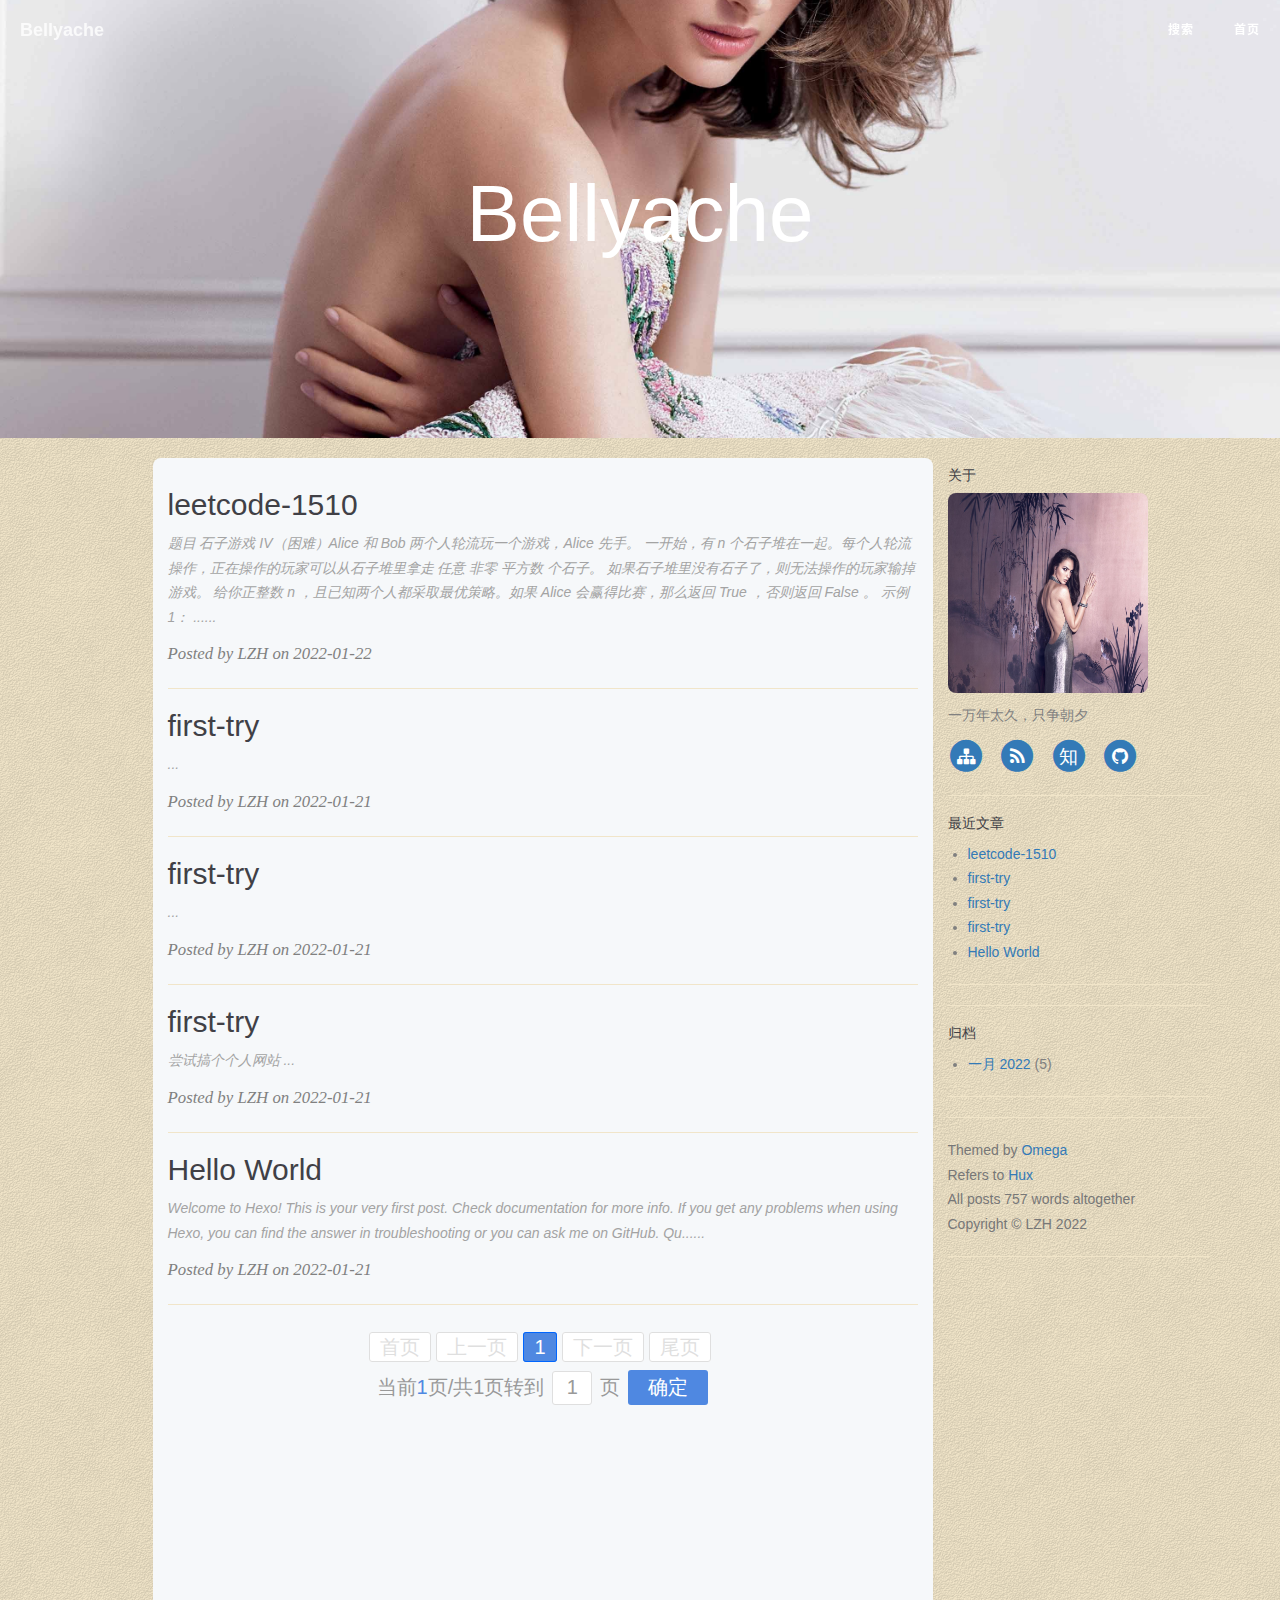
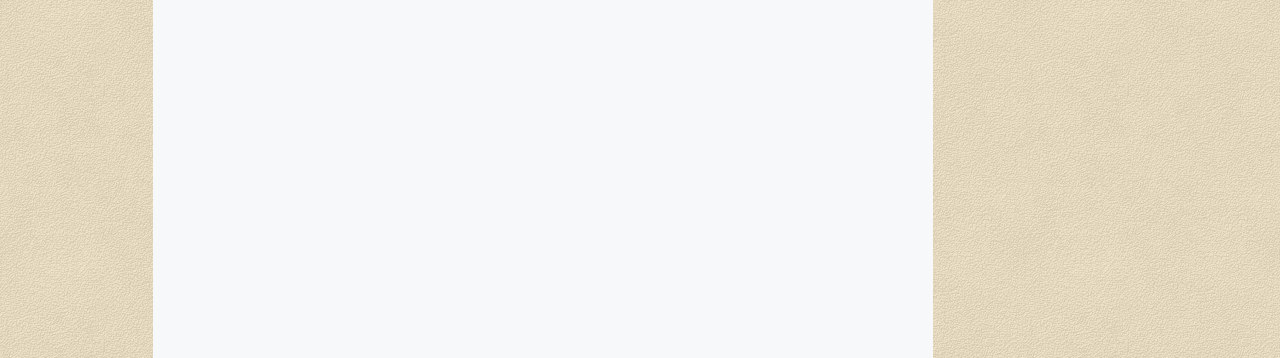
==== commit 7919f7fd: "Site updated: 2022-01-22 17:38:06" ====
--- a/index.html
+++ b/index.html
@@ -228,6 +228,32 @@
 			col-xs-12
 			content-container
 		">
+			
+				
+					<div class="post-preview">
+						<a href="/2022/01/22/leetcode-1510/">
+							<h2 class="post-title">
+								 
+								leetcode-1510
+							</h2>
+							<div class="post-content-preview">
+								题目 石子游戏 IV（困难）Alice 和 Bob 两个人轮流玩一个游戏，Alice 先手。
+一开始，有 n 个石子堆在一起。每个人轮流操作，正在操作的玩家可以从石子堆里拿走 任意 非零 平方数 个石子。
+如果石子堆里没有石子了，则无法操作的玩家输掉游戏。
+给你正整数 n ，且已知两个人都采取最优策略。如果 Alice 会赢得比赛，那么返回 True ，否则返回 False 。
+示例 1：
+......
+							</div>
+						</a>
+						<p class="post-meta">
+							Posted by LZH on 2022-01-22
+						</p>
+						<div class="tags">
+							
+						</div>
+					</div>
+					<hr />
+				 
 			
 				
 					<div class="post-preview">
@@ -323,7 +349,7 @@
 					kkpager.generPageHtml({
 						pno: '1',
 						total: '1',
-						totalRecords: '4',
+						totalRecords: '5',
 						mode: 'link',
 						hrefFormer: '/page',
 						getLink: function(n){
@@ -433,6 +459,10 @@
     <ul>
       
         <li>
+          <a href="/2022/01/22/leetcode-1510/">leetcode-1510</a>
+        </li>
+      
+        <li>
           <a href="/2022/01/21/first-try-2/">first-try</a>
         </li>
       
@@ -459,7 +489,7 @@
         
     <h5><a href="/archives/">归档</a></h5>
     <div class="widget">
-      <ul class="archive-list"><li class="archive-list-item"><a class="archive-list-link" href="/archives/2022/01/">一月 2022</a><span class="archive-list-count">4</span></li></ul>
+      <ul class="archive-list"><li class="archive-list-item"><a class="archive-list-link" href="/archives/2022/01/">一月 2022</a><span class="archive-list-count">5</span></li></ul>
     </div>
 
         <hr>
@@ -474,7 +504,7 @@
     Refers to <a target="_blank" rel="noopener" href="http://huangxuan.me">Hux</a>
     <br>
     <span class="post-count">
-      All posts 83 words altogether</span>
+      All posts 757 words altogether</span>
     <br />
     Copyright &copy; LZH
       2022
